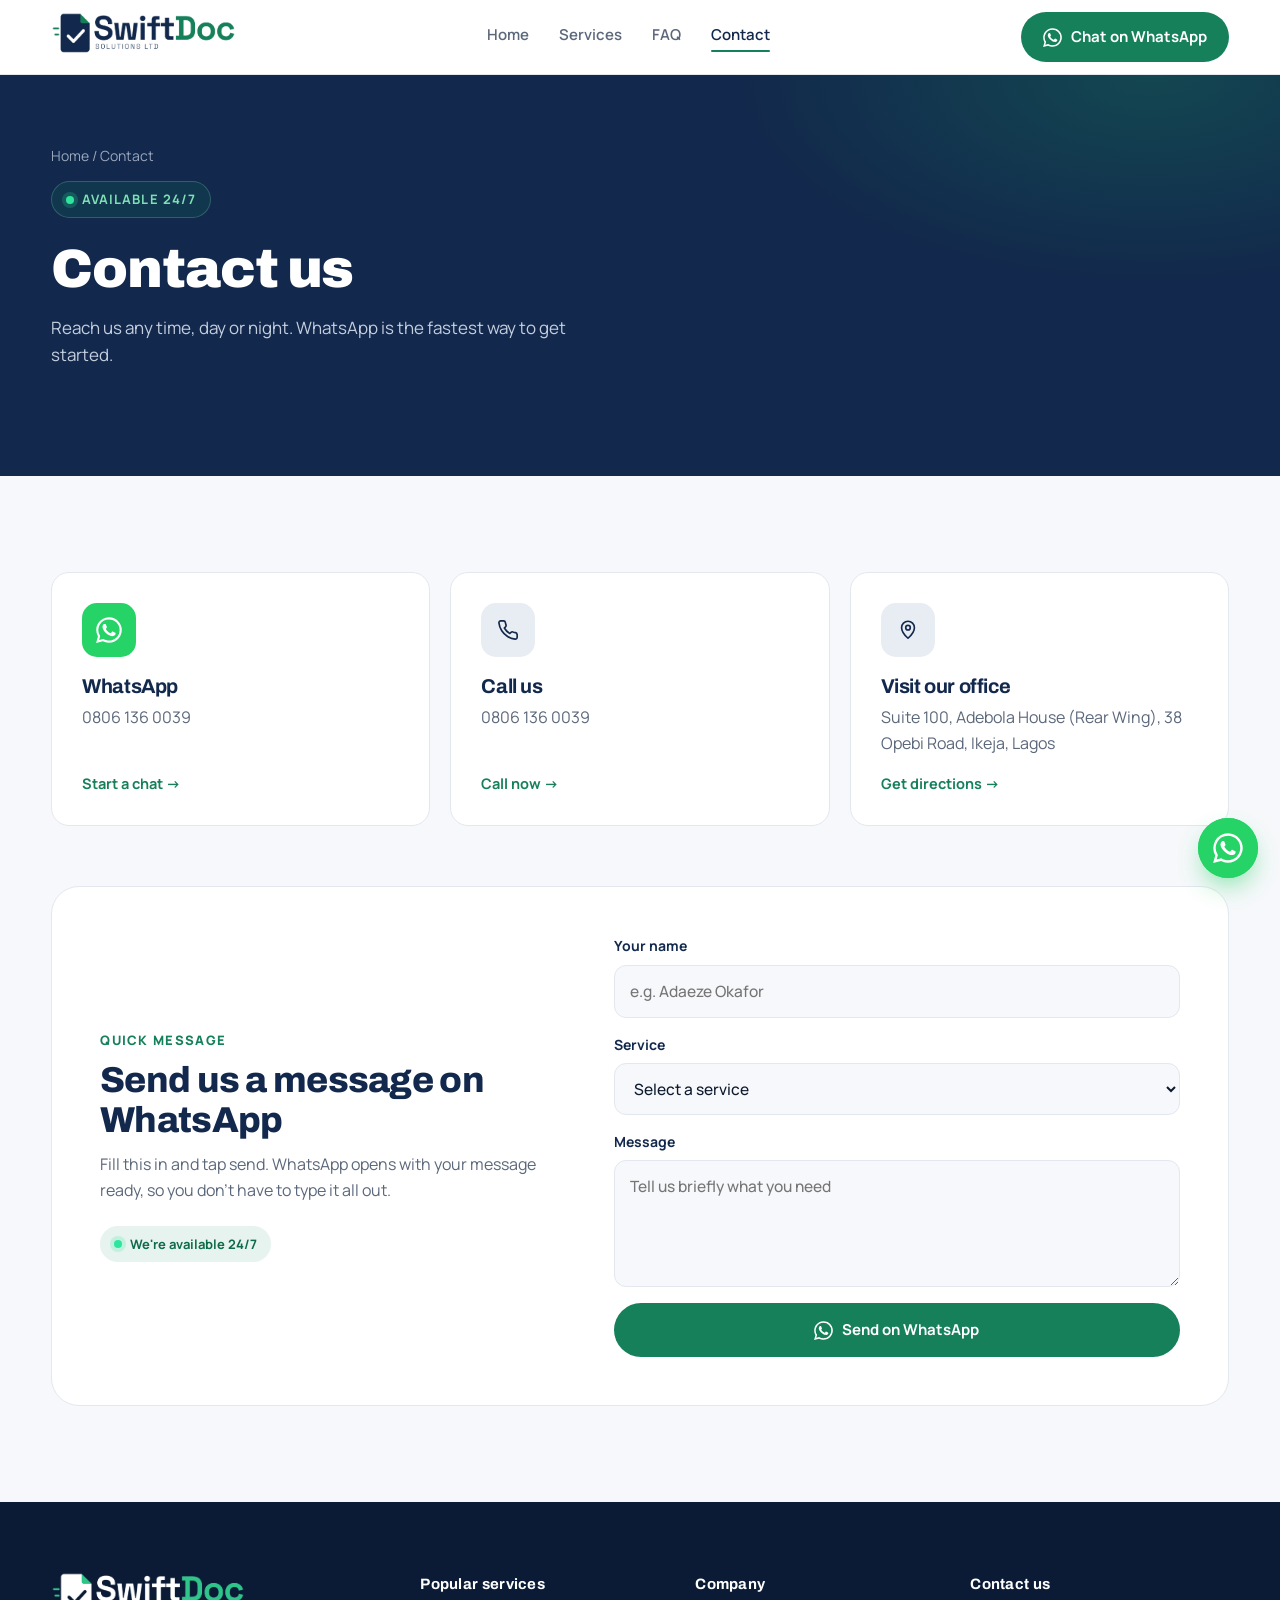
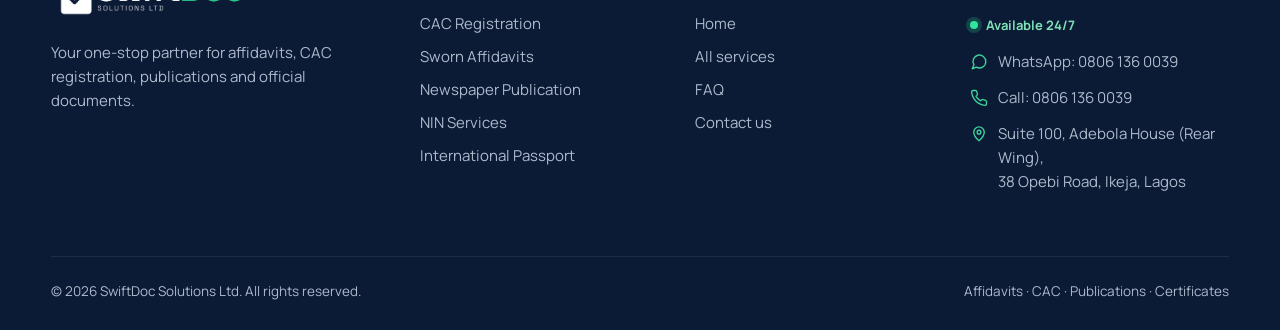
==== contact.html @ d4dc581c "Add SwiftDoc website: home, services, FAQ, contact" ====
<!DOCTYPE html>
<html lang="en">
<head>
<meta charset="UTF-8">
<meta name="viewport" content="width=device-width, initial-scale=1">
<title>Contact Us | SwiftDoc Solutions Ltd</title>
<meta name="description" content="Contact SwiftDoc Solutions Ltd: available 24/7 on WhatsApp and phone, 0806 136 0039. Office: Suite 100, Adebola House, 38 Opebi Road, Ikeja, Lagos.">
<link rel="icon" type="image/png" href="favicon.png">
<link rel="apple-touch-icon" href="apple-touch-icon.png">
<link rel="preconnect" href="https://fonts.googleapis.com">
<link rel="preconnect" href="https://fonts.gstatic.com" crossorigin>
<link href="https://fonts.googleapis.com/css2?family=Archivo:wght@600;700;800;900&family=Manrope:wght@400;500;600;700&display=swap" rel="stylesheet">
<link rel="stylesheet" href="styles.css">
</head>
<body data-page="contact">

<header>
  <div class="wrap nav">
    <a href="index.html" aria-label="SwiftDoc Solutions home"><img src="logo.png" alt="SwiftDoc Solutions Ltd"></a>
    <ul>
      <li><a href="index.html">Home</a></li>
      <li><a href="services.html">Services</a></li>
      <li><a href="faq.html">FAQ</a></li>
      <li><a href="contact.html" class="active">Contact</a></li>
    </ul>
    <a class="btn btn-wa js-wa" href="#" target="_blank" rel="noopener">
      <svg class="wa-ico" viewBox="0 0 24 24"><use href="#wa"/></svg><span>Chat on WhatsApp</span>
    </a>
  </div>
</header>

<main>
<div class="page-hero">
  <div class="wrap">
    <div class="crumb"><a href="index.html">Home</a> / Contact</div>
    <div class="eyebrow"><i></i> Available 24/7</div>
    <h1>Contact us</h1>
    <p>Reach us any time, day or night. WhatsApp is the fastest way to get started.</p>
  </div>
</div>

<section style="background:var(--bg)">
  <div class="wrap">
    <div class="contact-cards">
      <a class="ccard js-wa" href="#" target="_blank" rel="noopener">
        <div class="ic wa"><svg class="wa-ico" viewBox="0 0 24 24"><use href="#wa"/></svg></div>
        <h3>WhatsApp</h3>
        <p>0806 136 0039</p>
        <span class="go">Start a chat →</span>
      </a>
      <a class="ccard" href="tel:+2348061360039">
        <div class="ic"><svg class="i" viewBox="0 0 24 24"><path d="M22 16.9v3a2 2 0 0 1-2.2 2 19.8 19.8 0 0 1-8.6-3.1 19.5 19.5 0 0 1-6-6A19.8 19.8 0 0 1 2.1 4.2 2 2 0 0 1 4.1 2h3a2 2 0 0 1 2 1.7c.1.9.4 1.8.7 2.7a2 2 0 0 1-.5 2.1L8 9.8a16 16 0 0 0 6 6l1.3-1.3a2 2 0 0 1 2.1-.4c.9.3 1.8.6 2.7.7a2 2 0 0 1 1.7 2z"/></svg></div>
        <h3>Call us</h3>
        <p>0806 136 0039</p>
        <span class="go">Call now →</span>
      </a>
      <a class="ccard" href="https://www.google.com/maps/search/?api=1&amp;query=Adebola+House+38+Opebi+Road+Ikeja+Lagos" target="_blank" rel="noopener">
        <div class="ic"><svg class="i" viewBox="0 0 24 24"><path d="M12 21s-7-6.2-7-11.5a7 7 0 0 1 14 0C19 14.8 12 21 12 21z"/><circle cx="12" cy="9.5" r="2.5"/></svg></div>
        <h3>Visit our office</h3>
        <p>Suite 100, Adebola House (Rear Wing), 38 Opebi Road, Ikeja, Lagos</p>
        <span class="go">Get directions →</span>
      </a>
    </div>

    <div class="quick">
      <div class="quick-text">
        <div class="kicker">Quick message</div>
        <h2>Send us a message on WhatsApp</h2>
        <p>Fill this in and tap send. WhatsApp opens with your message ready, so you don't have to type it all out.</p>
        <div class="avail dark"><i></i> We're available 24/7</div>
      </div>
      <form class="qform" id="qform">
        <label>Your name<input id="qName" type="text" placeholder="e.g. Adaeze Okafor" autocomplete="name"></label>
        <label>Service<select id="qSvc"><option value="">Select a service</option></select></label>
        <label>Message<textarea id="qMsg" rows="4" placeholder="Tell us briefly what you need"></textarea></label>
        <a class="btn btn-wa" id="qSend" href="#" target="_blank" rel="noopener"><svg class="wa-ico" viewBox="0 0 24 24"><use href="#wa"/></svg> Send on WhatsApp</a>
      </form>
    </div>
  </div>
</section>
</main>

<footer id="contact">
  <div class="wrap">
    <div class="foot">
      <div>
        <img src="logo-white.png" alt="SwiftDoc Solutions Ltd">
        <p>Your one-stop partner for affidavits, CAC registration, publications and official documents.</p>
      </div>
      <div>
        <h4>Popular services</h4>
        <ul>
          <li><a href="services.html#cac-registration">CAC Registration</a></li>
          <li><a href="services.html#sworn-affidavits">Sworn Affidavits</a></li>
          <li><a href="services.html#newspaper-publication">Newspaper Publication</a></li>
          <li><a href="services.html#nin-services">NIN Services</a></li>
          <li><a href="services.html#international-passport">International Passport</a></li>
        </ul>
      </div>
      <div>
        <h4>Company</h4>
        <ul>
          <li><a href="index.html">Home</a></li>
          <li><a href="services.html">All services</a></li>
          <li><a href="faq.html">FAQ</a></li>
          <li><a href="contact.html">Contact us</a></li>
        </ul>
      </div>
      <div>
        <h4>Contact us</h4>
        <div class="avail"><i></i> Available 24/7</div>
        <div class="ct"><svg class="i" viewBox="0 0 24 24"><path d="M21 11.5a8.4 8.4 0 0 1-12.6 7.3L3 21l2.2-5.4A8.5 8.5 0 1 1 21 11.5z"/></svg><a class="js-wa" href="#" target="_blank" rel="noopener">WhatsApp: 0806 136 0039</a></div>
        <div class="ct"><svg class="i" viewBox="0 0 24 24"><path d="M22 16.9v3a2 2 0 0 1-2.2 2 19.8 19.8 0 0 1-8.6-3.1 19.5 19.5 0 0 1-6-6A19.8 19.8 0 0 1 2.1 4.2 2 2 0 0 1 4.1 2h3a2 2 0 0 1 2 1.7c.1.9.4 1.8.7 2.7a2 2 0 0 1-.5 2.1L8 9.8a16 16 0 0 0 6 6l1.3-1.3a2 2 0 0 1 2.1-.4c.9.3 1.8.6 2.7.7a2 2 0 0 1 1.7 2z"/></svg><a href="tel:+2348061360039">Call: 0806 136 0039</a></div>
        <div class="ct"><svg class="i" viewBox="0 0 24 24"><path d="M12 21s-7-6.2-7-11.5a7 7 0 0 1 14 0C19 14.8 12 21 12 21z"/><circle cx="12" cy="9.5" r="2.5"/></svg><a href="https://www.google.com/maps/search/?api=1&query=Adebola+House+38+Opebi+Road+Ikeja+Lagos" target="_blank" rel="noopener">Suite 100, Adebola House (Rear Wing),<br>38 Opebi Road, Ikeja, Lagos</a></div>
      </div>
    </div>
    <div class="copy"><span>© <span id="yr"></span> SwiftDoc Solutions Ltd. All rights reserved.</span><span>Affidavits · CAC · Publications · Certificates</span></div>
  </div>
</footer>

<script src="app.js"></script>
</body>
</html>
---- styles.css ----
:root{
  --navy:#12284C; --navy-2:#0B1B36; --navy-soft:#E8ECF3;
  --green:#15805A; --green-2:#0F6A4A; --green-soft:#E6F3EE;
  --wa:#25D366; --ink:#0E1A2E; --muted:#5B677A; --line:#E3E7EE; --bg:#F7F8FB;
  --radius:18px; --shadow:0 10px 30px -12px rgba(18,40,76,.25);
}
*{box-sizing:border-box;margin:0;padding:0}
html{scroll-behavior:smooth}
body{font-family:Manrope,system-ui,sans-serif;color:var(--ink);background:#fff;line-height:1.6;-webkit-font-smoothing:antialiased}
h1,h2,h3,.display{font-family:Archivo,sans-serif;letter-spacing:-.02em;line-height:1.1}
a{color:inherit;text-decoration:none}
button{font:inherit;cursor:pointer;border:0;background:none;color:inherit}
.wrap{width:min(1180px,92%);margin:0 auto}
svg.i{width:22px;height:22px;fill:none;stroke:currentColor;stroke-width:1.8;stroke-linecap:round;stroke-linejoin:round;flex-shrink:0}

/* Header */
header{position:sticky;top:0;z-index:40;background:rgba(255,255,255,.92);backdrop-filter:blur(10px);border-bottom:1px solid var(--line)}
.nav{display:flex;align-items:center;justify-content:space-between;height:74px}
.nav img{height:42px;width:auto}
.nav ul{display:flex;gap:30px;list-style:none;font-weight:600;font-size:15px;color:var(--muted)}
.nav ul a:hover{color:var(--navy)}
.btn{display:inline-flex;align-items:center;gap:9px;padding:13px 22px;border-radius:999px;font-weight:700;font-size:15px;transition:.2s}
.btn-wa{background:var(--green);color:#fff}
.btn-wa:hover{background:var(--green-2);transform:translateY(-1px)}
.btn-ghost{border:1.5px solid rgba(255,255,255,.35);color:#fff}
.btn-ghost:hover{background:rgba(255,255,255,.08)}
.wa-ico{width:19px;height:19px;fill:currentColor}

/* Hero */
.hero{background:var(--navy);color:#fff;position:relative;overflow:hidden}
.hero::before{content:"";position:absolute;inset:0;background:
  radial-gradient(600px 400px at 85% 20%,rgba(21,128,90,.35),transparent 70%),
  radial-gradient(500px 300px at 0% 100%,rgba(255,255,255,.06),transparent 70%)}
.hero::after{content:"";position:absolute;inset:0;opacity:.07;background-image:linear-gradient(#fff 1px,transparent 1px),linear-gradient(90deg,#fff 1px,transparent 1px);background-size:44px 44px;mask-image:linear-gradient(180deg,#000,transparent 85%)}
.hero-grid>div{min-width:0}
.hero-grid{position:relative;z-index:1;display:grid;grid-template-columns:1.15fr .85fr;gap:60px;align-items:center;padding:90px 0 100px}
.eyebrow{display:inline-flex;align-items:center;gap:8px;font-size:13px;font-weight:700;letter-spacing:.08em;text-transform:uppercase;color:#7FE0B6;background:rgba(21,128,90,.18);border:1px solid rgba(127,224,182,.25);padding:7px 14px;border-radius:999px;margin-bottom:22px}
.eyebrow i{width:7px;height:7px;border-radius:50%;background:#2EE59D;box-shadow:0 0 0 4px rgba(46,229,157,.2)}
.hero h1{font-size:clamp(38px,5.4vw,64px);font-weight:900;margin-bottom:20px}
.hero h1 em{font-style:normal;color:#3FD39A}
.hero p.lead{font-size:18px;color:#C4CEDE;max-width:540px;margin-bottom:30px}
.search{display:flex;align-items:center;gap:10px;background:#fff;border-radius:16px;padding:8px 8px 8px 18px;max-width:560px;box-shadow:0 20px 40px -18px rgba(0,0,0,.5)}
.search svg{color:var(--muted)}
.search input{flex:1;border:0;outline:0;font:inherit;font-size:16px;color:var(--ink);padding:10px 0;min-width:0}
.search button{background:var(--navy);color:#fff;padding:12px 20px;border-radius:11px;font-weight:700;font-size:15px}
.chips{display:flex;flex-wrap:wrap;gap:8px;margin-top:16px;font-size:13.5px}
.chips span{color:#9AA8BE;padding:6px 0;margin-right:4px}
.chips button{color:#E3E9F2;border:1px solid rgba(255,255,255,.18);padding:6px 13px;border-radius:999px;transition:.2s}
.chips button:hover{background:rgba(255,255,255,.1)}

.stack{position:relative;height:400px}
.doc{position:absolute;background:#fff;color:var(--ink);border-radius:16px;box-shadow:0 30px 60px -20px rgba(0,0,0,.55);padding:22px}
.doc.a{width:300px;top:10px;right:40px;transform:rotate(5deg);opacity:.55}
.doc.b{width:310px;top:60px;right:120px;transform:rotate(-4deg);opacity:.8}
.doc.c{width:330px;top:120px;right:20px}
.doc .line{height:8px;border-radius:4px;background:var(--navy-soft);margin:9px 0}
.doc .line.s{width:60%}
.doc-head{display:flex;align-items:center;gap:12px;margin-bottom:14px}
.doc-ico{width:42px;height:42px;border-radius:11px;background:var(--navy);color:#fff;display:grid;place-items:center}
.doc-head b{font-family:Archivo,sans-serif;font-size:16px;display:block}
.doc-head small{color:var(--muted);font-size:12.5px}
.status{display:flex;align-items:center;gap:8px;margin-top:16px;background:var(--green-soft);color:var(--green-2);font-weight:700;font-size:13.5px;padding:10px 13px;border-radius:10px}
.bubble{position:absolute;left:0;bottom:24px;background:#fff;color:var(--ink);border-radius:16px 16px 16px 4px;padding:12px 16px;font-size:13.5px;font-weight:600;box-shadow:0 20px 40px -15px rgba(0,0,0,.5);display:flex;gap:10px;align-items:center;max-width:250px}
.bubble .wa-dot{width:32px;height:32px;border-radius:50%;background:var(--wa);display:grid;place-items:center;color:#fff;flex-shrink:0}

.trust{position:relative;z-index:1;border-top:1px solid rgba(255,255,255,.1)}
.trust .wrap{display:grid;grid-template-columns:repeat(3,1fr);gap:20px;padding:26px 0}
.trust div{display:flex;align-items:center;gap:12px;color:#C4CEDE;font-size:14.5px;font-weight:600}
.trust svg{color:#3FD39A}

/* Sections */
section{padding:96px 0}
.sec-head{display:flex;justify-content:space-between;align-items:end;gap:30px;margin-bottom:40px;flex-wrap:wrap}
.kicker{color:var(--green);font-weight:800;font-size:13px;letter-spacing:.1em;text-transform:uppercase;margin-bottom:10px}
.sec-head h2,.center h2{font-size:clamp(30px,3.6vw,44px);font-weight:800;color:var(--navy)}
.sec-head p{color:var(--muted);max-width:420px}
#services{background:var(--bg)}
.filter{display:flex;align-items:center;gap:10px;background:#fff;border:1.5px solid var(--line);border-radius:14px;padding:4px 16px;width:min(360px,100%)}
.filter:focus-within{border-color:var(--navy)}
.filter input{border:0;outline:0;font:inherit;padding:11px 0;flex:1;min-width:0;background:transparent}
.filter svg{color:var(--muted)}

.grid{display:grid;grid-template-columns:repeat(4,1fr);gap:18px}
.card{background:#fff;border:1px solid var(--line);border-radius:var(--radius);padding:24px;text-align:left;display:flex;flex-direction:column;gap:14px;transition:.25s;position:relative;min-height:190px}
.card:hover{transform:translateY(-4px);box-shadow:var(--shadow);border-color:transparent}
.card .ic{width:50px;height:50px;border-radius:14px;background:var(--navy-soft);color:var(--navy);display:grid;place-items:center;transition:.25s}
.card:hover .ic{background:var(--navy);color:#fff}
.card h3{font-size:18px;font-weight:700;color:var(--navy)}
.card .meta{margin-top:auto;display:flex;justify-content:space-between;align-items:center;font-size:13.5px;font-weight:700;color:var(--green)}
.card .meta .arr{width:32px;height:32px;border-radius:50%;background:var(--green-soft);display:grid;place-items:center;transition:.25s}
.card:hover .arr{background:var(--green);color:#fff}
.card .match{font-size:13px;color:var(--muted);line-height:1.45}
.card .match mark{background:#FFF1B8;color:var(--ink);border-radius:3px;padding:0 2px}
.empty{display:none;text-align:center;background:#fff;border:1.5px dashed var(--line);border-radius:var(--radius);padding:44px 20px}
.empty h3{color:var(--navy);margin-bottom:6px}
.empty p{color:var(--muted);margin-bottom:18px}

/* Steps */
.steps{display:grid;grid-template-columns:repeat(4,1fr);gap:22px;counter-reset:s}
.step{padding:28px;border-radius:var(--radius);border:1px solid var(--line);position:relative}
.step::before{counter-increment:s;content:"0" counter(s);font-family:Archivo,sans-serif;font-weight:900;font-size:44px;color:var(--navy-soft);position:absolute;top:16px;right:22px}
.step .ic{width:48px;height:48px;border-radius:13px;background:var(--green-soft);color:var(--green);display:grid;place-items:center;margin-bottom:18px}
.step h3{font-size:18px;color:var(--navy);margin-bottom:8px}
.step p{color:var(--muted);font-size:15px}
.center{text-align:center;max-width:640px;margin:0 auto 46px}
.center p{color:var(--muted);margin-top:12px}

/* FAQ */
#faq{background:var(--bg)}
.faq-grid{display:grid;grid-template-columns:.8fr 1.2fr;gap:60px}
.faq-grid > div:first-child p{color:var(--muted);margin:14px 0 24px}
details{background:#fff;border:1px solid var(--line);border-radius:14px;margin-bottom:12px;overflow:hidden}
summary{list-style:none;cursor:pointer;padding:20px 22px;font-weight:700;color:var(--navy);display:flex;justify-content:space-between;gap:16px;align-items:center}
summary::-webkit-details-marker{display:none}
summary::after{content:"+";font-size:24px;font-weight:500;color:var(--green);transition:.2s;line-height:1}
details[open] summary::after{transform:rotate(45deg)}
details p{padding:0 22px 20px;color:var(--muted)}

/* CTA */
.cta{background:linear-gradient(120deg,var(--green-2),var(--green));color:#fff;border-radius:28px;padding:56px;display:flex;justify-content:space-between;align-items:center;gap:30px;flex-wrap:wrap;position:relative;overflow:hidden}
.cta::after{content:"";position:absolute;right:-80px;top:-80px;width:300px;height:300px;border-radius:50%;border:50px solid rgba(255,255,255,.07)}
.cta h2{font-size:clamp(26px,3vw,38px);font-weight:800;max-width:560px}
.cta p{color:#D5F0E5;margin-top:10px}
.cta .btn{background:#fff;color:var(--green-2);position:relative;z-index:1}
.cta .btn:hover{transform:translateY(-2px)}

/* Footer */
footer{background:var(--navy-2);color:#AEB9CB;padding:70px 0 28px;font-size:15px}
.foot{display:grid;grid-template-columns:1.4fr 1fr 1fr 1.1fr;gap:40px;margin-bottom:50px}
.foot img{height:44px;margin-bottom:18px}
.foot h4{color:#fff;font-family:Archivo,sans-serif;font-size:15px;margin-bottom:16px;letter-spacing:.02em}
.foot ul{list-style:none;display:grid;gap:9px}
.foot a:hover{color:#fff}
.foot .ct{display:flex;gap:10px;align-items:flex-start;margin-bottom:12px}
.foot .ct svg{width:18px;height:18px;color:#3FD39A;margin-top:3px}
.copy{border-top:1px solid rgba(255,255,255,.08);padding-top:24px;display:flex;justify-content:space-between;flex-wrap:wrap;gap:10px;font-size:13.5px}

/* Floating WhatsApp */
.fab{position:fixed;right:22px;bottom:22px;z-index:50;display:flex;align-items:center;gap:10px}
.fab .tip{background:#fff;color:var(--ink);font-weight:700;font-size:14px;padding:10px 15px;border-radius:12px;box-shadow:var(--shadow);opacity:0;transform:translateX(8px);transition:.3s;pointer-events:none}
.fab:hover .tip,.fab.hint .tip{opacity:1;transform:none}
.fab .ball{width:60px;height:60px;border-radius:50%;background:var(--wa);color:#fff;display:grid;place-items:center;box-shadow:0 12px 28px -8px rgba(37,211,102,.7);position:relative}
.fab .ball::before{content:"";position:absolute;inset:0;border-radius:50%;background:var(--wa);animation:pulse 2.2s infinite;z-index:-1}
.fab .ball svg{width:30px;height:30px;fill:#fff}
@keyframes pulse{0%{transform:scale(1);opacity:.6}100%{transform:scale(1.7);opacity:0}}

/* Sheet / Dialog */
.overlay{position:fixed;inset:0;background:rgba(11,27,54,.55);backdrop-filter:blur(3px);z-index:60;opacity:0;pointer-events:none;transition:.3s}
.overlay.on{opacity:1;pointer-events:auto}
.sheet{position:fixed;z-index:70;background:#fff;display:flex;flex-direction:column;transition:.35s cubic-bezier(.2,.8,.2,1);
  left:50%;top:50%;width:min(620px,94vw);max-height:86vh;border-radius:24px;transform:translate(-50%,-46%) scale(.97);opacity:0;pointer-events:none;box-shadow:0 40px 80px -20px rgba(0,0,0,.45)}
.sheet.on{transform:translate(-50%,-50%) scale(1);opacity:1;pointer-events:auto}
.sh-head{display:flex;gap:16px;align-items:flex-start;padding:26px 26px 20px;border-bottom:1px solid var(--line)}
.sh-head .ic{width:52px;height:52px;border-radius:14px;background:var(--navy);color:#fff;display:grid;place-items:center;flex-shrink:0}
.sh-head h3{font-size:22px;color:var(--navy);font-weight:800}
.sh-head p{color:var(--muted);font-size:14.5px;margin-top:4px}
.close{margin-left:auto;width:38px;height:38px;border-radius:50%;background:var(--bg);display:grid;place-items:center;flex-shrink:0}
.close:hover{background:var(--navy-soft)}
.grab{display:none}
.sh-body{overflow-y:auto;padding:14px 26px 8px}
.svc{display:flex;gap:16px;align-items:center;justify-content:space-between;padding:16px 0;border-bottom:1px solid var(--line)}
.svc:last-child{border-bottom:0}
.svc h4{font-family:Archivo,sans-serif;font-size:16.5px;color:var(--ink);font-weight:700}
.svc p{font-size:13.5px;color:var(--muted);margin-top:2px;line-height:1.45}
.svc.hit h4{color:var(--green-2)}
.svc .enq{display:inline-flex;align-items:center;gap:8px;background:var(--green-soft);color:var(--green-2);font-weight:700;font-size:13.5px;padding:10px 15px;border-radius:999px;white-space:nowrap;transition:.2s;flex-shrink:0}
.svc .enq:hover{background:var(--green);color:#fff}
.svc .enq svg{width:16px;height:16px;fill:currentColor}
.sh-foot{padding:16px 26px 22px;border-top:1px solid var(--line);display:flex;align-items:center;justify-content:space-between;gap:14px;flex-wrap:wrap;background:var(--bg);border-radius:0 0 24px 24px}
.sh-foot span{font-size:14px;color:var(--muted)}
.sh-foot a{font-weight:700;color:var(--navy);font-size:14px;display:inline-flex;gap:6px;align-items:center}
.sh-foot a:hover{color:var(--green)}

/* Responsive */
@media (max-width:1020px){
  .grid{grid-template-columns:repeat(3,1fr)}
  .hero-grid{grid-template-columns:1fr;padding:70px 0 60px}
  .stack{display:none}
  .steps{grid-template-columns:repeat(2,1fr)}
  .foot{grid-template-columns:1fr 1fr}
}
@media (max-width:760px){
  .nav ul,.nav .btn span{display:none}
  .nav .btn{padding:11px 13px}
  .nav img{height:36px}
  .grid{grid-template-columns:repeat(2,1fr);gap:12px}
  .card{padding:18px;min-height:170px;gap:10px}
  .card h3{font-size:15.5px}
  .card .ic{width:44px;height:44px}
  .trust .wrap{grid-template-columns:1fr;gap:12px}
  .faq-grid{grid-template-columns:1fr;gap:20px}
  section{padding:70px 0}
  .cta{padding:38px 26px}
  .search button{padding:12px 14px}
  .foot{grid-template-columns:1fr}
  /* bottom sheet */
  .sheet{left:0;right:0;top:auto;bottom:0;width:100%;max-height:88vh;border-radius:24px 24px 0 0;transform:translateY(100%);opacity:1}
  .sheet.on{transform:translateY(0)}
  .grab{display:block;width:44px;height:5px;border-radius:5px;background:#D4DAE4;margin:10px auto 0}
  .sh-head{padding:14px 20px 16px}
  .sh-body{padding:6px 20px}
  .sh-foot{border-radius:0;padding:14px 20px calc(18px + env(safe-area-inset-bottom))}
  .svc{flex-direction:column;align-items:stretch;gap:10px}
  .svc .enq{justify-content:center;padding:12px}
  .fab .tip{display:none}
}
@media (max-width:380px){.grid{grid-template-columns:1fr}}
@media (prefers-reduced-motion:reduce){*{transition:none!important;animation:none!important}}

/* Multi-page additions */
.nav ul a.active{color:var(--navy)}
.nav ul a.active::after{content:"";display:block;height:2px;background:var(--green);border-radius:2px;margin-top:3px}
.page-hero{background:var(--navy);color:#fff;position:relative;overflow:hidden}
.page-hero::before{content:"";position:absolute;inset:0;background:radial-gradient(600px 300px at 90% 0%,rgba(21,128,90,.35),transparent 70%)}
.page-hero .wrap{position:relative;z-index:1;padding:70px 0 80px}
.crumb{font-size:14px;color:#9AA8BE;margin-bottom:14px}
.crumb a:hover{color:#fff}
.page-hero h1{font-size:clamp(34px,4.6vw,54px);font-weight:900;margin-bottom:14px}
.page-hero p{color:#C4CEDE;max-width:560px;margin-bottom:28px;font-size:17px}
.page-hero .search{max-width:620px}
a.card{color:inherit}
.more{display:flex;justify-content:center;margin-top:36px}
.btn-navy{background:var(--navy);color:#fff}
.btn-navy:hover{background:var(--navy-2);transform:translateY(-1px)}
.foot .ct a:hover{color:#fff}

/* v3 additions */
.amp{font-family:Manrope,sans-serif;font-weight:800}
.help{padding:90px 0}
.help-box{text-align:center;max-width:680px;margin:0 auto}
.help-box h2{font-size:clamp(30px,3.8vw,46px);font-weight:800;color:var(--navy);margin-bottom:14px}
.help-box p{color:var(--muted);font-size:17px;margin-bottom:30px}
.btn-lg{padding:16px 30px;font-size:16px}
.avail{display:inline-flex;align-items:center;gap:8px;font-size:13px;font-weight:700;color:#7FE0B6;margin-bottom:14px}
.avail i,.page-hero .eyebrow i{width:8px;height:8px;border-radius:50%;background:#2EE59D;box-shadow:0 0 0 4px rgba(46,229,157,.2);animation:blink 2s infinite}
.avail.dark{color:var(--green-2);background:var(--green-soft);padding:8px 14px;border-radius:999px;margin:6px 0 0}
@keyframes blink{50%{opacity:.4}}
.contact-cards{display:grid;grid-template-columns:repeat(3,1fr);gap:20px;margin-bottom:60px}
.ccard{background:#fff;border:1px solid var(--line);border-radius:var(--radius);padding:30px;display:flex;flex-direction:column;gap:8px;transition:.25s}
.ccard:hover{transform:translateY(-4px);box-shadow:var(--shadow);border-color:transparent}
.ccard .ic{width:54px;height:54px;border-radius:15px;background:var(--navy-soft);color:var(--navy);display:grid;place-items:center;margin-bottom:10px}
.ccard .ic.wa{background:var(--wa);color:#fff}
.ccard .ic.wa svg{width:26px;height:26px}
.ccard h3{font-size:20px;color:var(--navy)}
.ccard p{color:var(--muted);flex:1}
.ccard .go{font-weight:700;color:var(--green);font-size:14.5px;margin-top:8px}
.quick{display:grid;grid-template-columns:.9fr 1.1fr;gap:50px;background:#fff;border:1px solid var(--line);border-radius:28px;padding:48px;align-items:center}
.quick h2{font-size:clamp(26px,3vw,36px);font-weight:800;color:var(--navy);margin-bottom:12px}
.quick-text p{color:var(--muted);margin-bottom:16px}
.qform{display:grid;gap:16px}
.qform label{display:grid;gap:7px;font-weight:700;font-size:14px;color:var(--navy)}
.qform input,.qform select,.qform textarea{font:inherit;font-weight:500;font-size:15.5px;color:var(--ink);border:1.5px solid var(--line);border-radius:12px;padding:13px 15px;background:var(--bg);outline:0;resize:vertical;width:100%}
.qform input:focus,.qform select:focus,.qform textarea:focus{border-color:var(--navy);background:#fff}
.qform .btn{justify-content:center;padding:15px}
@media (max-width:1020px){.contact-cards{grid-template-columns:1fr}.quick{grid-template-columns:1fr;padding:32px;gap:28px}}
@media (max-width:760px){.quick{padding:24px 20px}.help{padding:70px 0}}
#services.help{background:#fff;padding-bottom:60px}

/* Hero document stack — entrance sequence (ends in the static layout) */
.stack .doc.a{animation:inA .8s cubic-bezier(.2,.8,.2,1) .2s both}
.stack .doc.b{animation:inB .8s cubic-bezier(.2,.8,.2,1) .55s both}
.stack .doc.c{animation:inC .8s cubic-bezier(.2,.8,.2,1) .9s both}
.stack .status{animation:fillIn .6s ease-out 1.6s both}
.stack .status svg{animation:tick .4s cubic-bezier(.3,1.6,.5,1) 2.05s both}
.stack .bubble{transform-origin:bottom left;animation:pop .5s cubic-bezier(.3,1.5,.5,1) 2.3s both}
@keyframes inA{from{opacity:0;transform:translateY(-50px) rotate(14deg)}to{opacity:.55;transform:rotate(5deg)}}
@keyframes inB{from{opacity:0;transform:translate(-30px,-50px) rotate(-14deg)}to{opacity:.8;transform:rotate(-4deg)}}
@keyframes inC{from{opacity:0;transform:translateY(60px)}to{opacity:1;transform:none}}
@keyframes fillIn{from{clip-path:inset(0 100% 0 0 round 10px)}to{clip-path:inset(0 0 0 0 round 10px)}}
@keyframes tick{from{transform:scale(0)}to{transform:scale(1)}}
@keyframes pop{from{opacity:0;transform:translateY(16px) scale(.6)}to{opacity:1;transform:none}}
.bubble .msg{display:none}
.bubble.typed .msg{display:inline;animation:fadeMsg .3s ease-out both}
.bubble.typed .typing{display:none}
@keyframes fadeMsg{from{opacity:0}to{opacity:1}}
.typing{display:inline-flex;gap:4px;padding:6px 2px}
.typing i{width:7px;height:7px;border-radius:50%;background:#9AA8BE;animation:dot 1s infinite}
.typing i:nth-child(2){animation-delay:.15s}
.typing i:nth-child(3){animation-delay:.3s}
@keyframes dot{0%,60%,100%{transform:translateY(0);opacity:.5}30%{transform:translateY(-4px);opacity:1}}
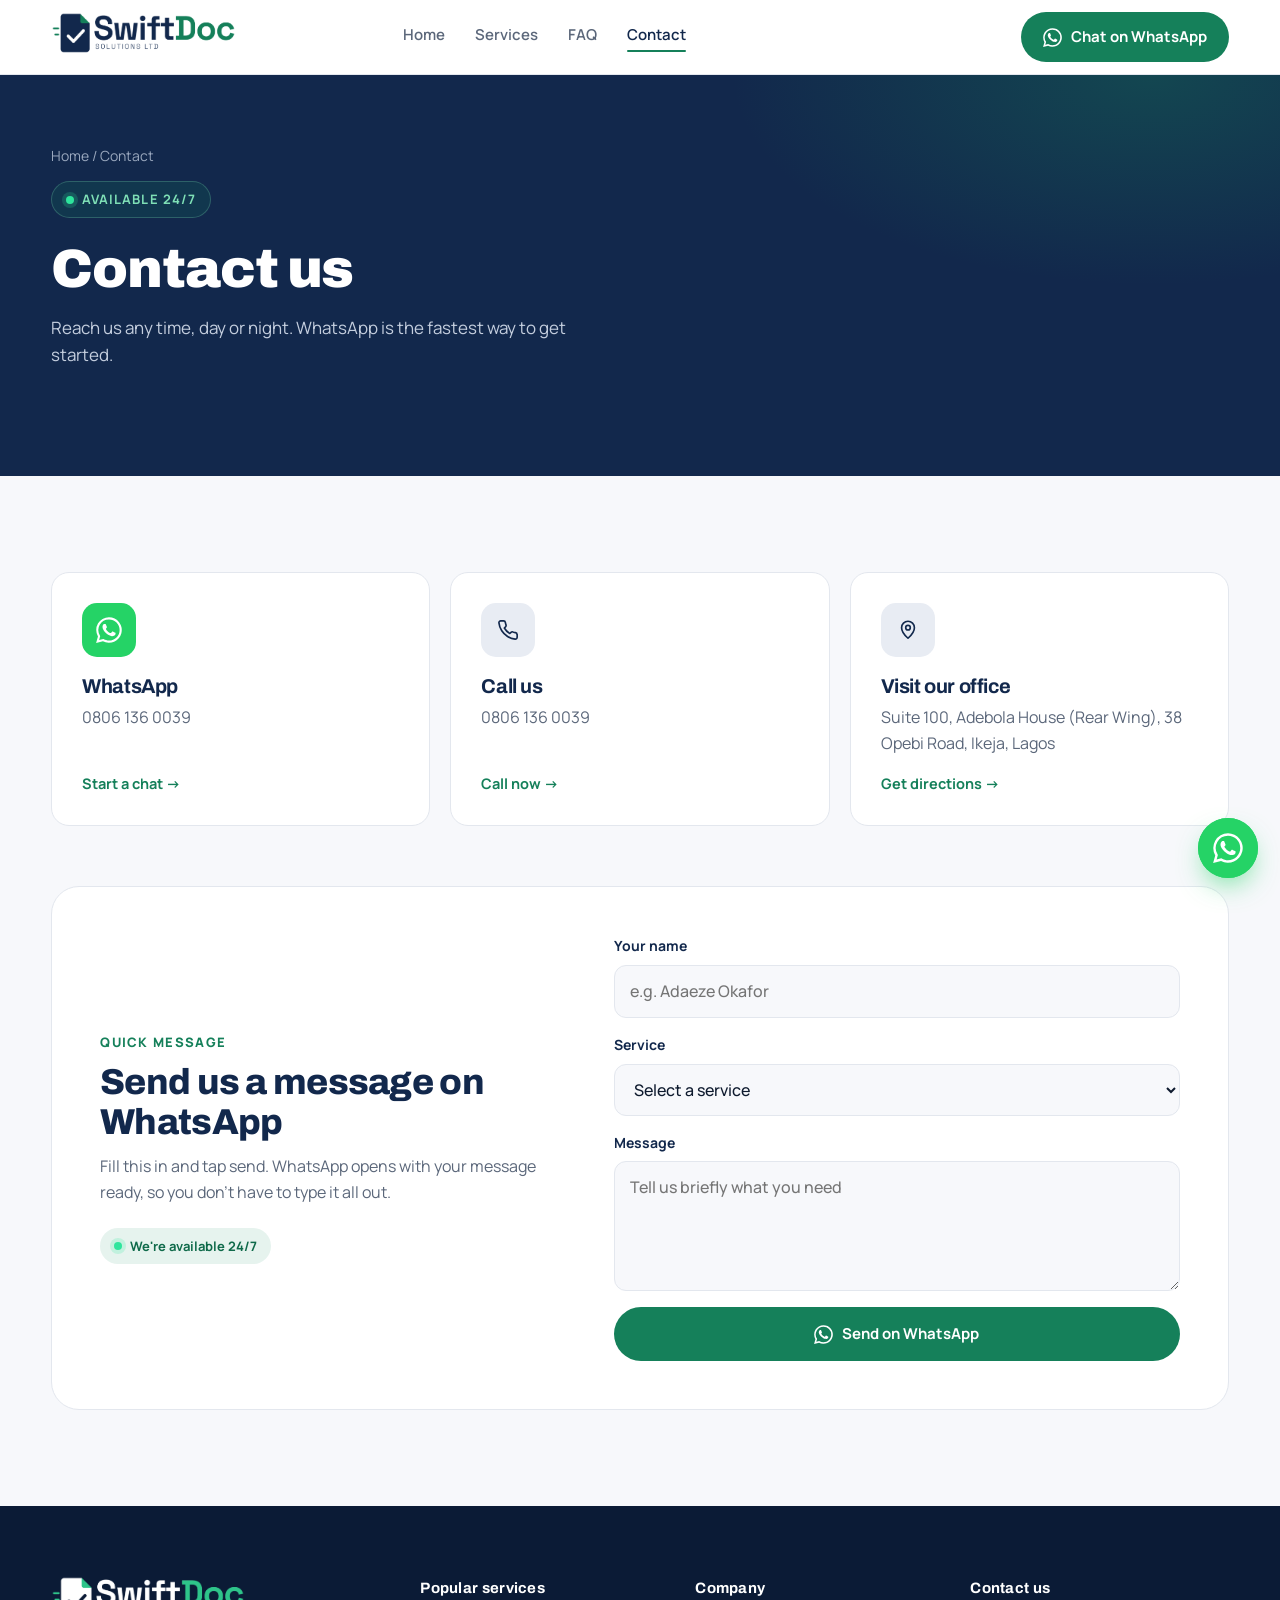
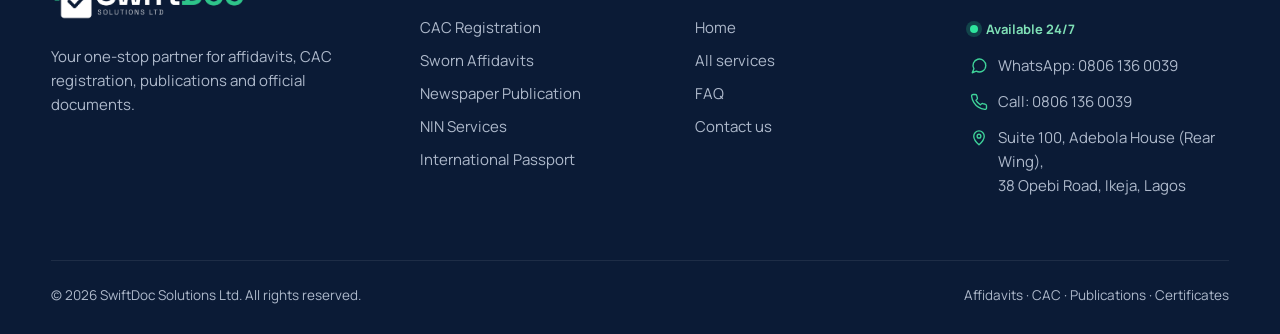
==== commit 29e2262c: "Mobile optimisation: menu, layouts, tap fixes" ====
--- a/contact.html
+++ b/contact.html
@@ -3,6 +3,7 @@
 <head>
 <meta charset="UTF-8">
 <meta name="viewport" content="width=device-width, initial-scale=1">
+<meta name="theme-color" content="#12284C">
 <title>Contact Us | SwiftDoc Solutions Ltd</title>
 <meta name="description" content="Contact SwiftDoc Solutions Ltd: available 24/7 on WhatsApp and phone, 0806 136 0039. Office: Suite 100, Adebola House, 38 Opebi Road, Ikeja, Lagos.">
 <link rel="icon" type="image/png" href="favicon.png">
@@ -26,7 +27,15 @@
     <a class="btn btn-wa js-wa" href="#" target="_blank" rel="noopener">
       <svg class="wa-ico" viewBox="0 0 24 24"><use href="#wa"/></svg><span>Chat on WhatsApp</span>
     </a>
+    <button class="menu-btn" id="menuBtn" aria-label="Open menu" aria-expanded="false" aria-controls="mnav"><span></span><span></span><span></span></button>
   </div>
+  <nav class="mnav" id="mnav">
+    <a href="index.html">Home</a>
+    <a href="services.html">Services</a>
+    <a href="faq.html">FAQ</a>
+    <a href="contact.html" class="active">Contact</a>
+    <a class="btn btn-wa js-wa" href="#" target="_blank" rel="noopener"><svg class="wa-ico" viewBox="0 0 24 24"><use href="#wa"/></svg> Chat on WhatsApp</a>
+  </nav>
 </header>
 
 <main>
--- a/styles.css
+++ b/styles.css
@@ -278,3 +278,76 @@
 .typing i:nth-child(2){animation-delay:.15s}
 .typing i:nth-child(3){animation-delay:.3s}
 @keyframes dot{0%,60%,100%{transform:translateY(0);opacity:.5}30%{transform:translateY(-4px);opacity:1}}
+
+/* ===== Mobile optimisation ===== */
+html{overflow-x:clip}
+.menu-btn{display:none;width:44px;height:44px;border-radius:12px;background:var(--bg);flex-direction:column;align-items:center;justify-content:center;gap:5px;margin-left:8px}
+.menu-btn span{display:block;width:20px;height:2px;border-radius:2px;background:var(--navy);transition:.25s}
+.menu-btn[aria-expanded="true"] span:nth-child(1){transform:translateY(7px) rotate(45deg)}
+.menu-btn[aria-expanded="true"] span:nth-child(2){opacity:0}
+.menu-btn[aria-expanded="true"] span:nth-child(3){transform:translateY(-7px) rotate(-45deg)}
+.mnav{display:none}
+.nav > .btn{margin-left:auto}
+.nav ul{margin:0 auto}
+/* closed sheet never peeks */
+.sheet{visibility:hidden;transition:transform .35s cubic-bezier(.2,.8,.2,1),opacity .35s,visibility 0s .35s}
+.sheet.on{visibility:visible;transition:transform .35s cubic-bezier(.2,.8,.2,1),opacity .35s,visibility 0s}
+/* hover lifts only on devices that hover (no "stuck" cards after a tap) */
+@media (hover:none){
+  .card:hover,.ccard:hover,.btn:hover,.cta .btn:hover{transform:none}
+  .card:hover{box-shadow:none;border-color:var(--line)}
+  .card:hover .ic{background:var(--navy-soft);color:var(--navy)}
+  .card:hover .arr{background:var(--green-soft);color:inherit}
+}
+.card:active,.ccard:active{transform:scale(.98)}
+.qform input,.qform select,.qform textarea{font-size:16px}
+
+@media (max-width:760px){
+  .nav{height:64px}
+  .nav > .btn{margin-left:auto}
+  .menu-btn{display:flex}
+  .mnav{display:grid;gap:4px;padding:0 4% 0;max-height:0;overflow:hidden;transition:max-height .35s ease,padding .35s ease;background:#fff}
+  .mnav.open{max-height:420px;padding:8px 4% 18px;border-top:1px solid var(--line)}
+  .mnav a{padding:14px 12px;border-radius:12px;font-weight:700;color:var(--navy);font-size:17px}
+  .mnav a.active{background:var(--navy-soft)}
+  .mnav .btn{justify-content:center;margin-top:8px;color:#fff;font-size:16px}
+  .hero-grid{padding:44px 0 40px}
+  .hero p.lead{font-size:16.5px;margin-bottom:24px}
+  .eyebrow{font-size:11.5px;margin-bottom:16px}
+  .trust .wrap{padding:20px 0}
+  .page-hero .wrap{padding:40px 0 46px}
+  .page-hero p{font-size:16px;margin-bottom:22px}
+  .help{padding:56px 0 40px}
+  #services.help{padding-bottom:40px}
+  .btn-lg{width:100%;justify-content:center}
+  /* steps: one per row, icon beside text */
+  .steps{grid-template-columns:1fr;gap:12px}
+  .step{display:grid;grid-template-columns:48px 1fr;column-gap:16px;padding:20px}
+  .step .ic{grid-row:span 2;margin:0}
+  .step h3{margin:2px 0 4px;font-size:17px}
+  .step::before{font-size:30px;top:14px;right:16px}
+  /* FAQ: questions first, "talk to a person" after */
+  .faq-grid > div:first-child{order:2}
+  summary{padding:18px}
+  details p{padding:0 18px 18px}
+  /* contact cards: compact rows */
+  .contact-cards{gap:12px;margin-bottom:36px}
+  .ccard{display:grid;grid-template-columns:54px 1fr;column-gap:16px;padding:20px;align-items:center}
+  .ccard .ic{grid-row:span 3;margin:0;align-self:start}
+  .ccard h3{font-size:17px}
+  .ccard p{font-size:14.5px}
+  .ccard .go{margin-top:2px}
+  .cta{border-radius:22px}
+  .cta .btn{width:100%;justify-content:center}
+  /* footer: link columns side by side */
+  footer{padding:50px 0 24px}
+  .foot{grid-template-columns:1fr 1fr;gap:30px 20px;margin-bottom:34px}
+  .foot > div:first-child,.foot > div:last-child{grid-column:1 / -1}
+  .copy{flex-direction:column}
+  /* floating button: smaller, clear of the home bar */
+  .fab{right:16px;bottom:calc(16px + env(safe-area-inset-bottom))}
+  .fab .ball{width:54px;height:54px}
+  .fab .ball svg{width:27px;height:27px}
+  .sheet{max-height:88dvh}
+  section{padding:56px 0}
+}
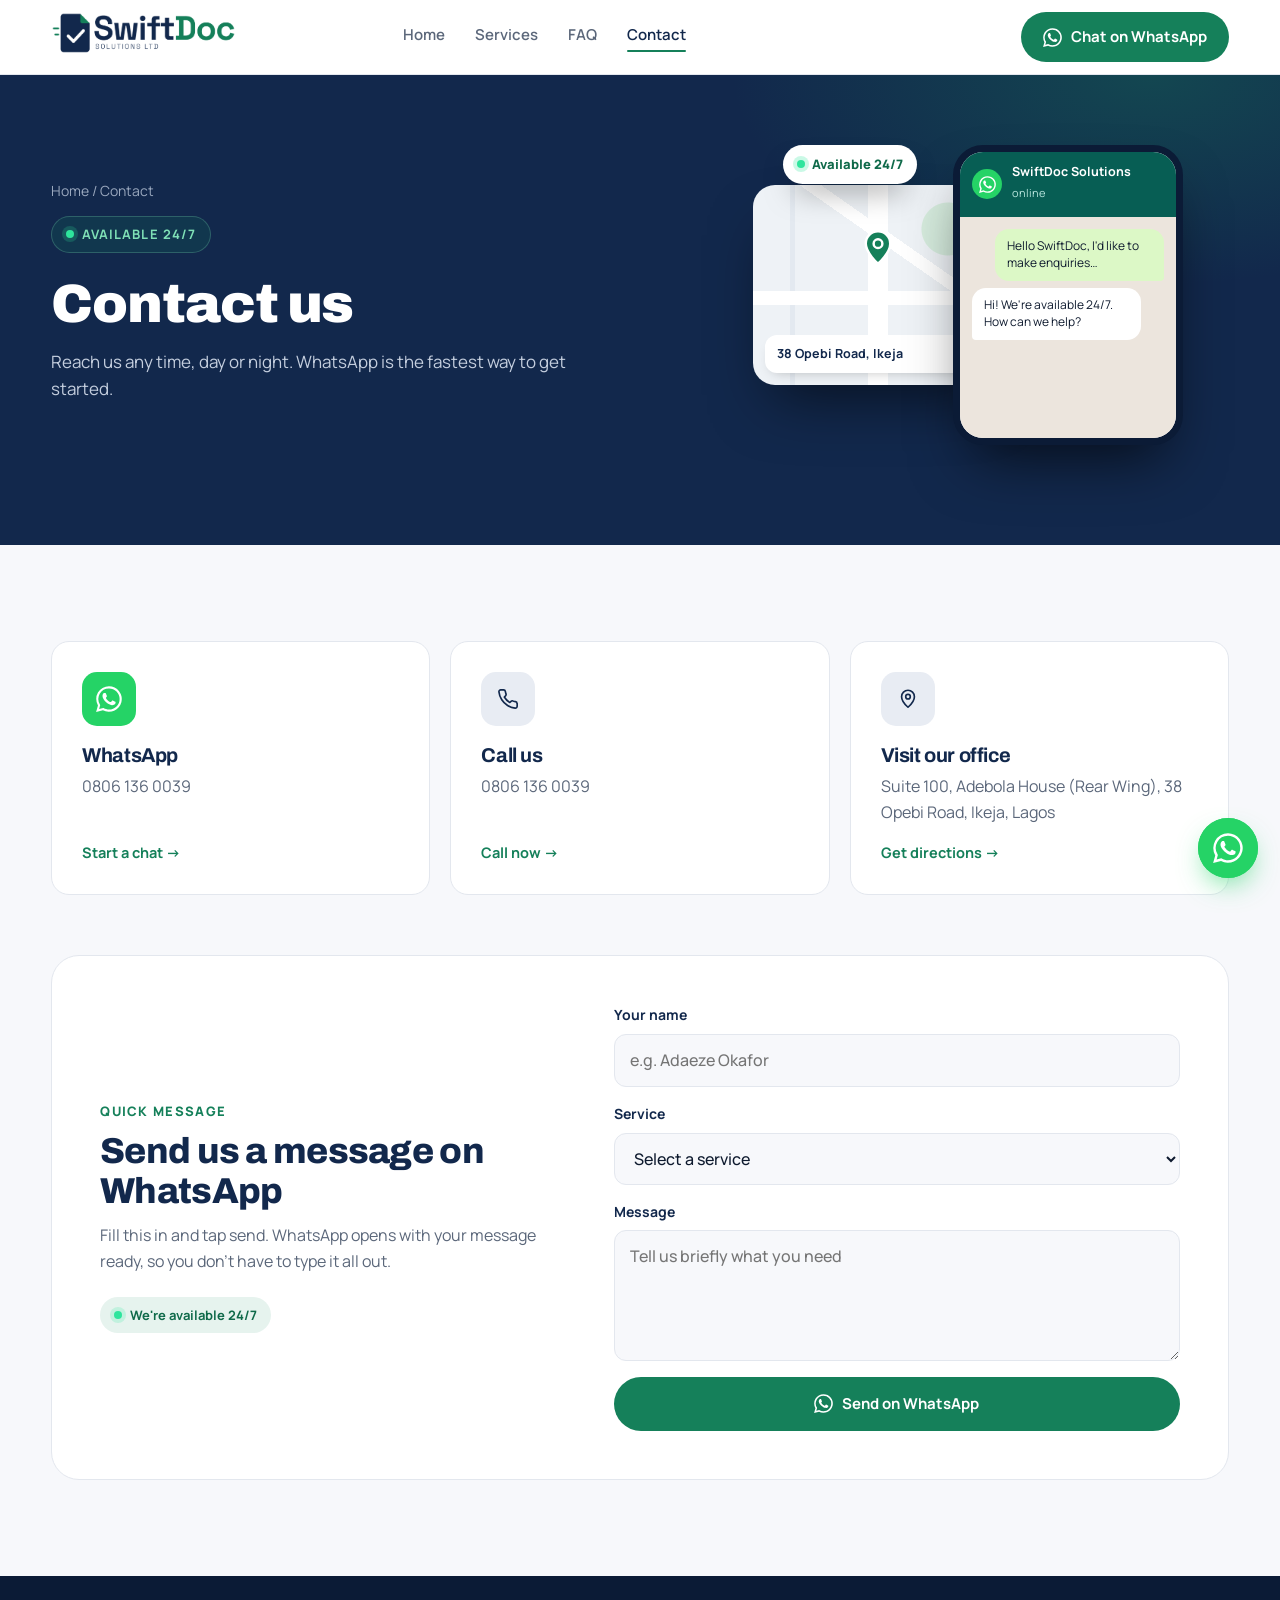
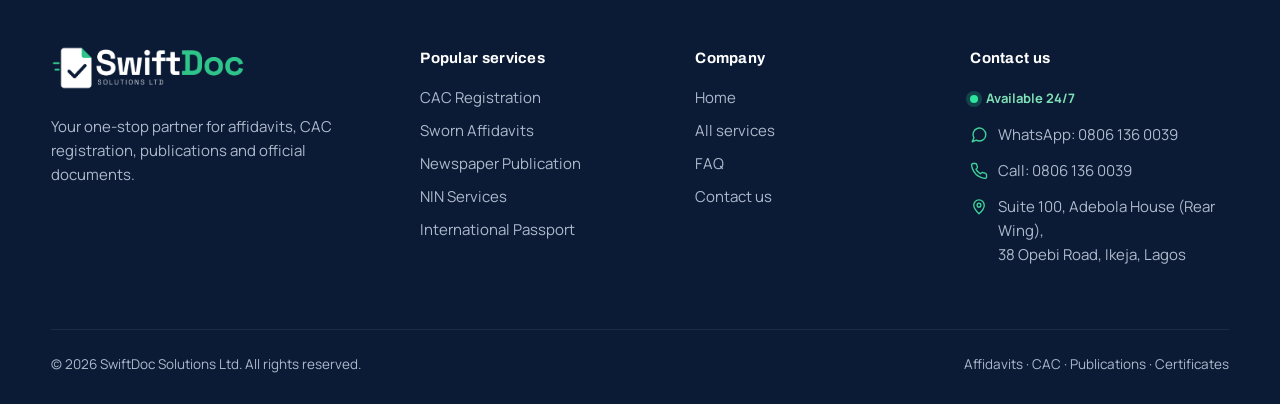
==== commit 39d7dcae: "Mobile hero stack + page illustrations" ====
--- a/contact.html
+++ b/contact.html
@@ -40,11 +40,28 @@
 
 <main>
 <div class="page-hero">
-  <div class="wrap">
+  <div class="wrap ph-grid">
+    <div class="ph-text">
     <div class="crumb"><a href="index.html">Home</a> / Contact</div>
     <div class="eyebrow"><i></i> Available 24/7</div>
     <h1>Contact us</h1>
     <p>Reach us any time, day or night. WhatsApp is the fastest way to get started.</p>
+    </div>
+    <div class="ph-art art-con" aria-hidden="true"><div class="art-box">
+  <div class="map" style="--d:.2s">
+    <div class="roads"></div>
+    <div class="pin" style="--d:.9s"><svg class="i" viewBox="0 0 24 24"><use href="#i-pin"/></svg></div>
+    <div class="map-label">38 Opebi Road, Ikeja</div>
+  </div>
+  <div class="phone" style="--d:.5s">
+    <div class="ph-top"><div class="av"><svg class="wa-ico" viewBox="0 0 24 24"><use href="#wa"/></svg></div><div><b>SwiftDoc Solutions</b><small>online</small></div></div>
+    <div class="ph-body">
+      <div class="msg me" style="--d:1.3s">Hello SwiftDoc, I'd like to make enquiries…</div>
+      <div class="msg them" style="--d:2s">Hi! We're available 24/7. How can we help?</div>
+    </div>
+  </div>
+  <div class="chip247" style="--d:2.5s"><i></i> Available 24/7</div>
+</div></div>
   </div>
 </div>
 
--- a/styles.css
+++ b/styles.css
@@ -351,3 +351,102 @@
   .sheet{max-height:88dvh}
   section{padding:56px 0}
 }
+
+/* Stack waits until it's on screen */
+.stack:not(.play) .doc,.stack:not(.play) .status,.stack:not(.play) .status svg,.stack:not(.play) .bubble{animation-play-state:paused}
+
+/* Compact document stack on tablet & mobile (below the search) */
+@media (max-width:1020px){
+  .hero-grid{gap:34px;grid-template-columns:minmax(0,1fr)}
+  .stack{display:block;width:440px;height:400px;position:relative;left:50%;transform:translateX(-50%) scale(.82);transform-origin:top center;margin-bottom:-72px}
+}
+@media (max-width:760px){
+  .hero-grid{gap:18px}
+  .stack{transform:translateX(-50%) scale(.68);margin-bottom:-128px}
+}
+@media (max-width:360px){
+  .stack{transform:translateX(-50%) scale(.6);margin-bottom:-160px}
+}
+
+/* ===== Page header illustrations ===== */
+.ph-grid{display:grid;grid-template-columns:1.1fr .9fr;gap:40px;align-items:center}
+.ph-text{min-width:0}
+.ph-art{position:relative;height:320px}
+.art-box{position:absolute;width:440px;height:320px;left:50%;top:50%;transform:translate(-50%,-50%)}
+.art-box > *,.art-box .msg,.art-box .pin{animation:artPop .55s cubic-bezier(.3,1.4,.5,1) var(--d,0s) both}
+.ph-art:not(.play) *{animation-play-state:paused!important}
+@keyframes artPop{from{opacity:0;transform:translateY(14px) scale(.7)}to{opacity:1;transform:none}}
+@keyframes bob{0%,100%{transform:translateY(0)}50%{transform:translateY(-7px)}}
+
+/* Services: icon tiles around a hub */
+.tile{position:absolute;width:66px;height:66px;border-radius:18px;background:#fff;color:var(--navy);display:grid;place-items:center;box-shadow:0 18px 34px -16px rgba(0,0,0,.55)}
+.tile svg{width:28px;height:28px}
+.art-svc .tile{animation:artPop .55s cubic-bezier(.3,1.4,.5,1) var(--d) both,bob 6s ease-in-out calc(var(--d) + 1.2s) infinite}
+.t1{left:40px;top:30px}.t2{left:180px;top:0}.t3{left:330px;top:34px}
+.t4{left:0;top:150px}.t5{left:370px;top:160px}
+.t6{left:70px;top:250px;background:var(--green);color:#fff}.t7{left:300px;top:258px}
+.hub{position:absolute;left:135px;top:85px;width:170px;height:150px;border-radius:24px;background:#fff;display:flex;flex-direction:column;align-items:center;justify-content:center;gap:4px;box-shadow:0 30px 60px -20px rgba(0,0,0,.6)}
+.hub-ic{width:52px;height:52px;border-radius:50%;background:var(--green-soft);color:var(--green);display:grid;place-items:center;margin-bottom:6px}
+.hub-ic svg{width:26px;height:26px;stroke-width:2.4}
+.hub b{font-family:Archivo,sans-serif;font-size:20px;color:var(--navy)}
+.hub small{font-size:12.5px;color:var(--muted)}
+
+/* FAQ: chat card */
+.chat{position:absolute;left:60px;top:10px;width:320px;background:#fff;border-radius:22px;padding:16px;box-shadow:0 30px 60px -20px rgba(0,0,0,.6);display:flex;flex-direction:column;gap:9px}
+.chat-head,.ph-top{display:flex;align-items:center;gap:10px;padding-bottom:10px;border-bottom:1px solid var(--line);margin-bottom:2px}
+.chat-head .av{width:36px;height:36px;border-radius:50%;background:var(--navy);color:#fff;display:grid;place-items:center}
+.chat-head .av svg{width:18px;height:18px}
+.chat-head b,.ph-top b{display:block;font-size:14px;color:var(--ink);line-height:1.2}
+.chat-head small{font-size:12px;color:var(--green);display:flex;align-items:center;gap:5px}
+.chat-head small i{width:7px;height:7px;border-radius:50%;background:#2EE59D}
+.msg{max-width:82%;font-size:13px;line-height:1.4;padding:9px 12px;border-radius:14px;color:var(--ink)}
+.msg.me{align-self:flex-end;background:#DCF8C6;border-bottom-right-radius:4px}
+.msg.them{align-self:flex-start;background:var(--bg);border-bottom-left-radius:4px}
+.msg.dots{display:flex;gap:4px;padding:12px 14px}
+.msg.dots span{width:7px;height:7px;border-radius:50%;background:#9AA8BE;animation:dot 1s infinite}
+.msg.dots span:nth-child(2){animation-delay:.15s}.msg.dots span:nth-child(3){animation-delay:.3s}
+.q-badge{position:absolute;display:grid;place-items:center;font-family:Archivo,sans-serif;font-weight:900;color:#fff;border-radius:50%}
+.qb1{width:64px;height:64px;font-size:34px;background:var(--green);right:20px;top:-6px;box-shadow:0 16px 30px -12px rgba(21,128,90,.8)}
+.qb2{width:40px;height:40px;font-size:22px;background:rgba(255,255,255,.14);border:1px solid rgba(255,255,255,.25);left:10px;bottom:20px}
+.art-faq .q-badge{animation:artPop .55s cubic-bezier(.3,1.4,.5,1) var(--d) both,bob 5s ease-in-out calc(var(--d) + 1s) infinite}
+
+/* Contact: map + phone */
+.map{position:absolute;left:0;top:40px;width:250px;height:200px;border-radius:22px;overflow:hidden;background:#EEF2F6;box-shadow:0 30px 60px -20px rgba(0,0,0,.6)}
+.roads{position:absolute;inset:0;background:
+  linear-gradient(90deg,transparent 46%,#fff 46%,#fff 54%,transparent 54%),
+  linear-gradient(0deg,transparent 40%,#fff 40%,#fff 47%,transparent 47%),
+  linear-gradient(35deg,transparent 62%,#fff 62%,#fff 66%,transparent 66%),
+  linear-gradient(90deg,transparent 15%,#E3E9F0 15%,#E3E9F0 17%,transparent 17%,transparent 80%,#E3E9F0 80%,#E3E9F0 82%,transparent 82%),
+  radial-gradient(circle at 78% 22%,#D5EBDD 0 26px,transparent 27px)}
+.pin{position:absolute;left:104px;top:42px;width:42px;height:42px;color:var(--green);display:grid;place-items:center}
+.pin svg{width:42px;height:42px;fill:var(--green);stroke:#fff;stroke-width:1.4}
+.art-con .pin{animation:pinDrop .7s cubic-bezier(.3,1.5,.5,1) var(--d) both}
+@keyframes pinDrop{from{opacity:0;transform:translateY(-40px)}to{opacity:1;transform:none}}
+.map-label{position:absolute;left:12px;right:12px;bottom:12px;background:#fff;border-radius:12px;padding:9px 12px;font-size:12.5px;font-weight:700;color:var(--navy);box-shadow:0 6px 14px -8px rgba(0,0,0,.3)}
+.phone{position:absolute;left:200px;top:0;width:230px;height:300px;background:#fff;border-radius:30px;border:7px solid #0B1B36;overflow:hidden;box-shadow:0 30px 60px -20px rgba(0,0,0,.7)}
+.ph-top{background:#075E54;color:#fff;padding:12px;margin:0;border:0}
+.ph-top .av{width:30px;height:30px;border-radius:50%;background:var(--wa);display:grid;place-items:center}
+.ph-top .av svg{width:17px;height:17px;fill:#fff}
+.ph-top b{color:#fff;font-size:12.5px}.ph-top small{font-size:11px;color:#B8E6DE}
+.ph-body{padding:12px;display:flex;flex-direction:column;gap:8px;background:#ECE5DD;height:100%}
+.ph-body .msg{font-size:12px;max-width:88%}
+.ph-body .msg.them{background:#fff}
+.chip247{position:absolute;left:30px;top:0;display:flex;align-items:center;gap:7px;background:#fff;color:var(--green-2);font-weight:800;font-size:13px;padding:9px 14px;border-radius:999px;box-shadow:0 16px 30px -12px rgba(0,0,0,.5)}
+.chip247 i{width:8px;height:8px;border-radius:50%;background:#2EE59D;box-shadow:0 0 0 4px rgba(46,229,157,.25)}
+.art-con .chip247{animation:artPop .55s cubic-bezier(.3,1.4,.5,1) var(--d) both,bob 5s ease-in-out 3.2s infinite}
+
+/* Tablet & mobile: art sits under the text, scaled down */
+@media (max-width:1020px){
+  .ph-grid{grid-template-columns:minmax(0,1fr);gap:20px}
+  .ph-art{height:280px}
+  .art-box{transform:translate(-50%,-50%) scale(.85)}
+}
+@media (max-width:760px){
+  .ph-art{height:236px;margin-top:4px}
+  .art-box{transform:translate(-50%,-50%) scale(.72)}
+  .page-hero .search{margin-bottom:0}
+}
+@media (max-width:360px){
+  .ph-art{height:210px}
+  .art-box{transform:translate(-50%,-50%) scale(.64)}
+}
